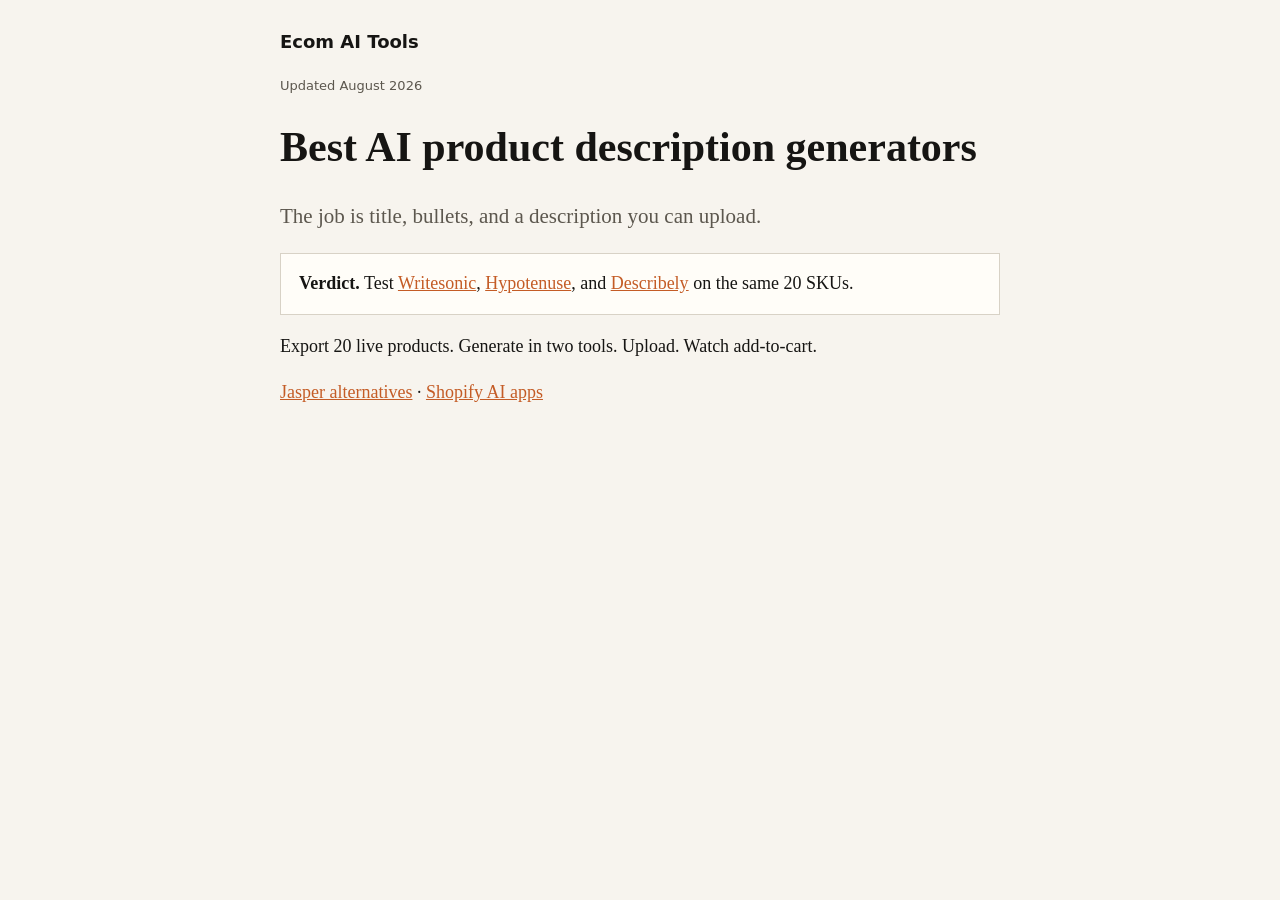
==== best-ai-product-description-generators/index.html @ a4ecf948 "Publish ecommerce AI tools site to user GitHub Pages" ====
<!doctype html><html lang="en"><head><meta charset="utf-8"><meta name="viewport" content="width=device-width, initial-scale=1"><title>Best AI product description generators (2026)</title><meta name="description" content="AI product description generators for ecommerce catalogs."><link rel="canonical" href="https://apwapi.github.io/best-ai-product-description-generators/"><link rel="stylesheet" href="../css/site.css"></head><body><header><a class="brand" href="../">Ecom AI Tools</a></header><main><p class="meta">Updated August 2026</p><h1>Best AI product description generators</h1><p class="lede">The job is title, bullets, and a description you can upload.</p><div class="card"><strong>Verdict.</strong> Test <a href="https://writesonic.com">Writesonic</a>, <a href="https://www.hypotenuse.ai">Hypotenuse</a>, and <a href="https://describely.ai">Describely</a> on the same 20 SKUs.</div><p>Export 20 live products. Generate in two tools. Upload. Watch add-to-cart.</p><p><a href="../jasper-alternatives/">Jasper alternatives</a> · <a href="../best-shopify-ai-apps/">Shopify AI apps</a></p></main></body></html>
---- css/site.css ----
:root { --bg:#f7f4ee; --ink:#161513; --muted:#5c574e; --line:#d8d2c6; --accent:#c45c26; --card:#fffdf8; }
* { box-sizing:border-box; }
html,body { margin:0; padding:0; background:var(--bg); color:var(--ink); font:18px/1.55 Georgia, serif; }
a { color:var(--accent); }
header,footer,main { max-width:760px; margin:0 auto; padding:0 20px; }
header { padding:28px 20px 8px; display:flex; justify-content:space-between; align-items:baseline; }
header a.brand { color:var(--ink); text-decoration:none; font-weight:700; font-family:system-ui,sans-serif; }
nav a { color:#5c574e; text-decoration:none; margin-left:12px; font:13px system-ui,sans-serif; }
h1 { font-size:42px; line-height:1.15; }
.lede { font-size:21px; color:#5c574e; }
.disclosure,.meta,footer { font:13px/1.4 system-ui,sans-serif; color:#5c574e; }
.card { background:#fffdf8; border:1px solid #d8d2c6; padding:16px 18px; }
table { width:100%; border-collapse:collapse; font:15px/1.4 system-ui,sans-serif; }
th,td { text-align:left; border-bottom:1px solid #d8d2c6; padding:8px 6px; }
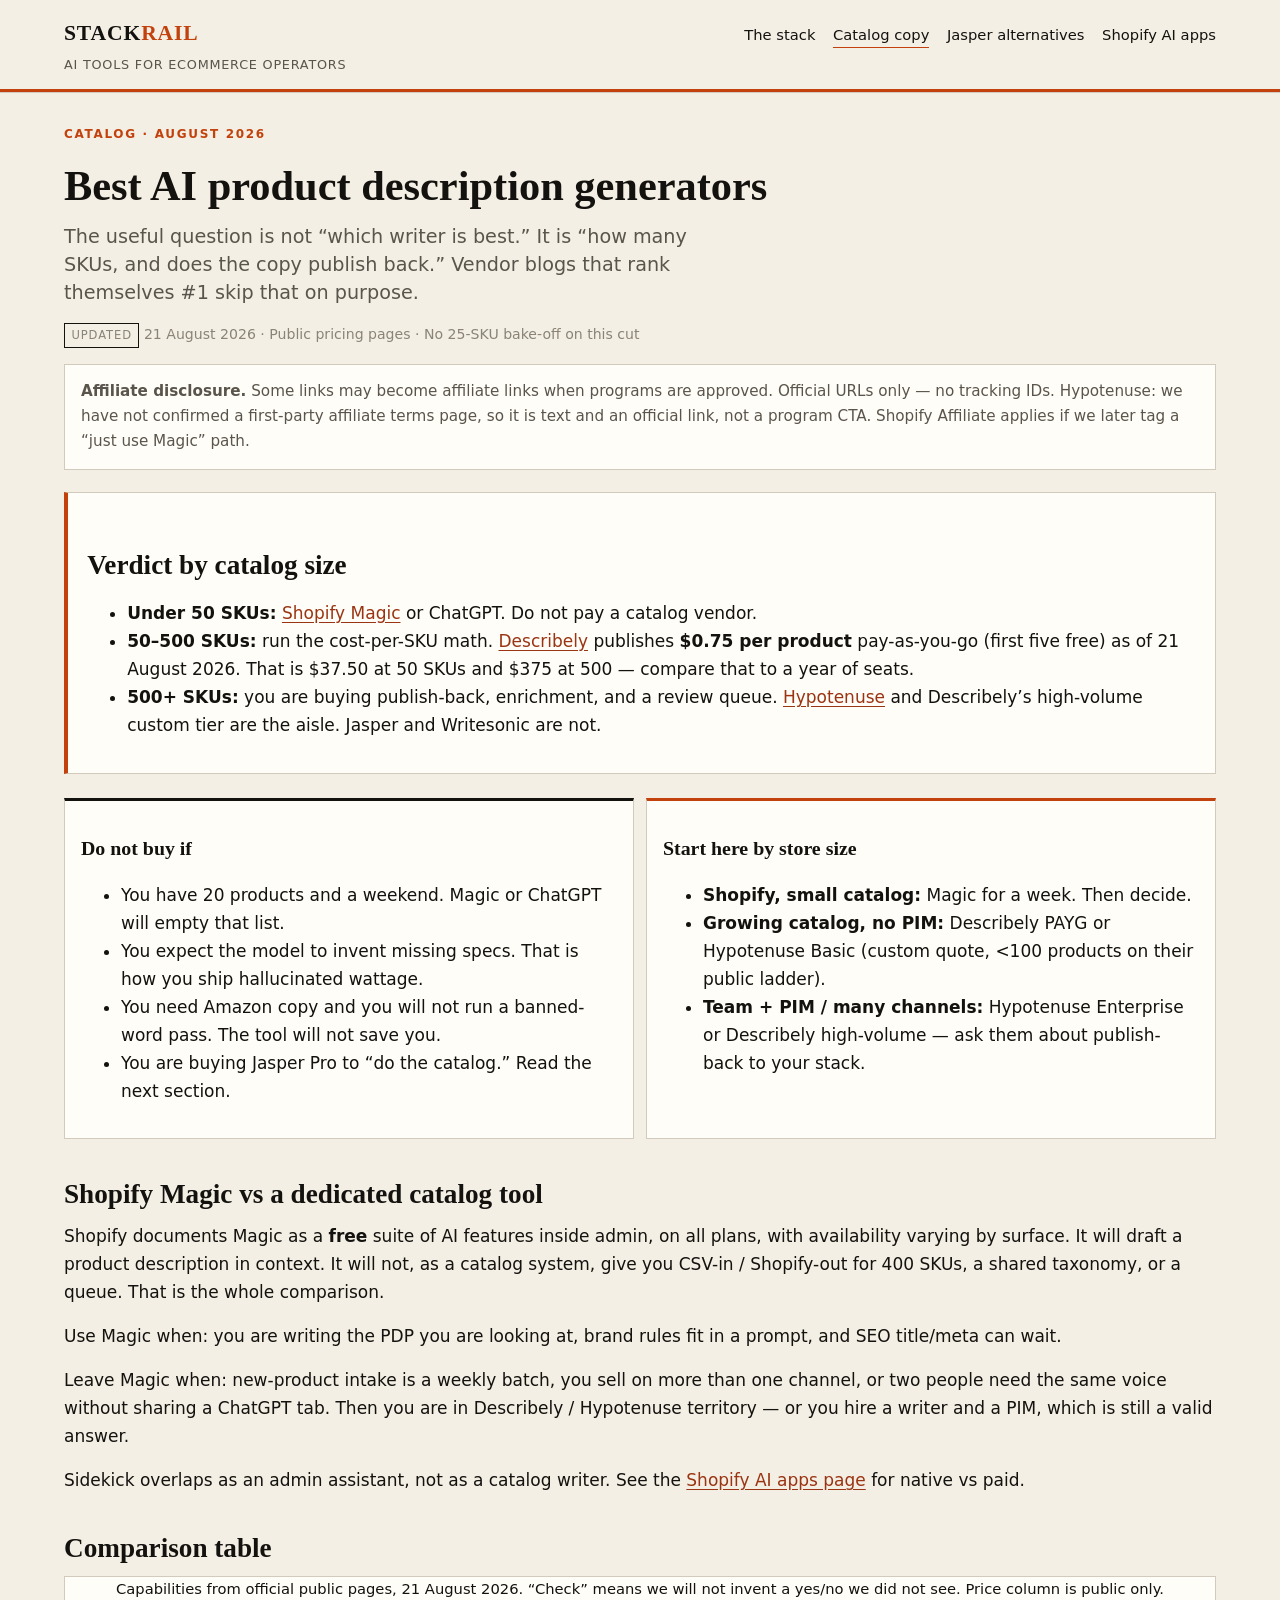
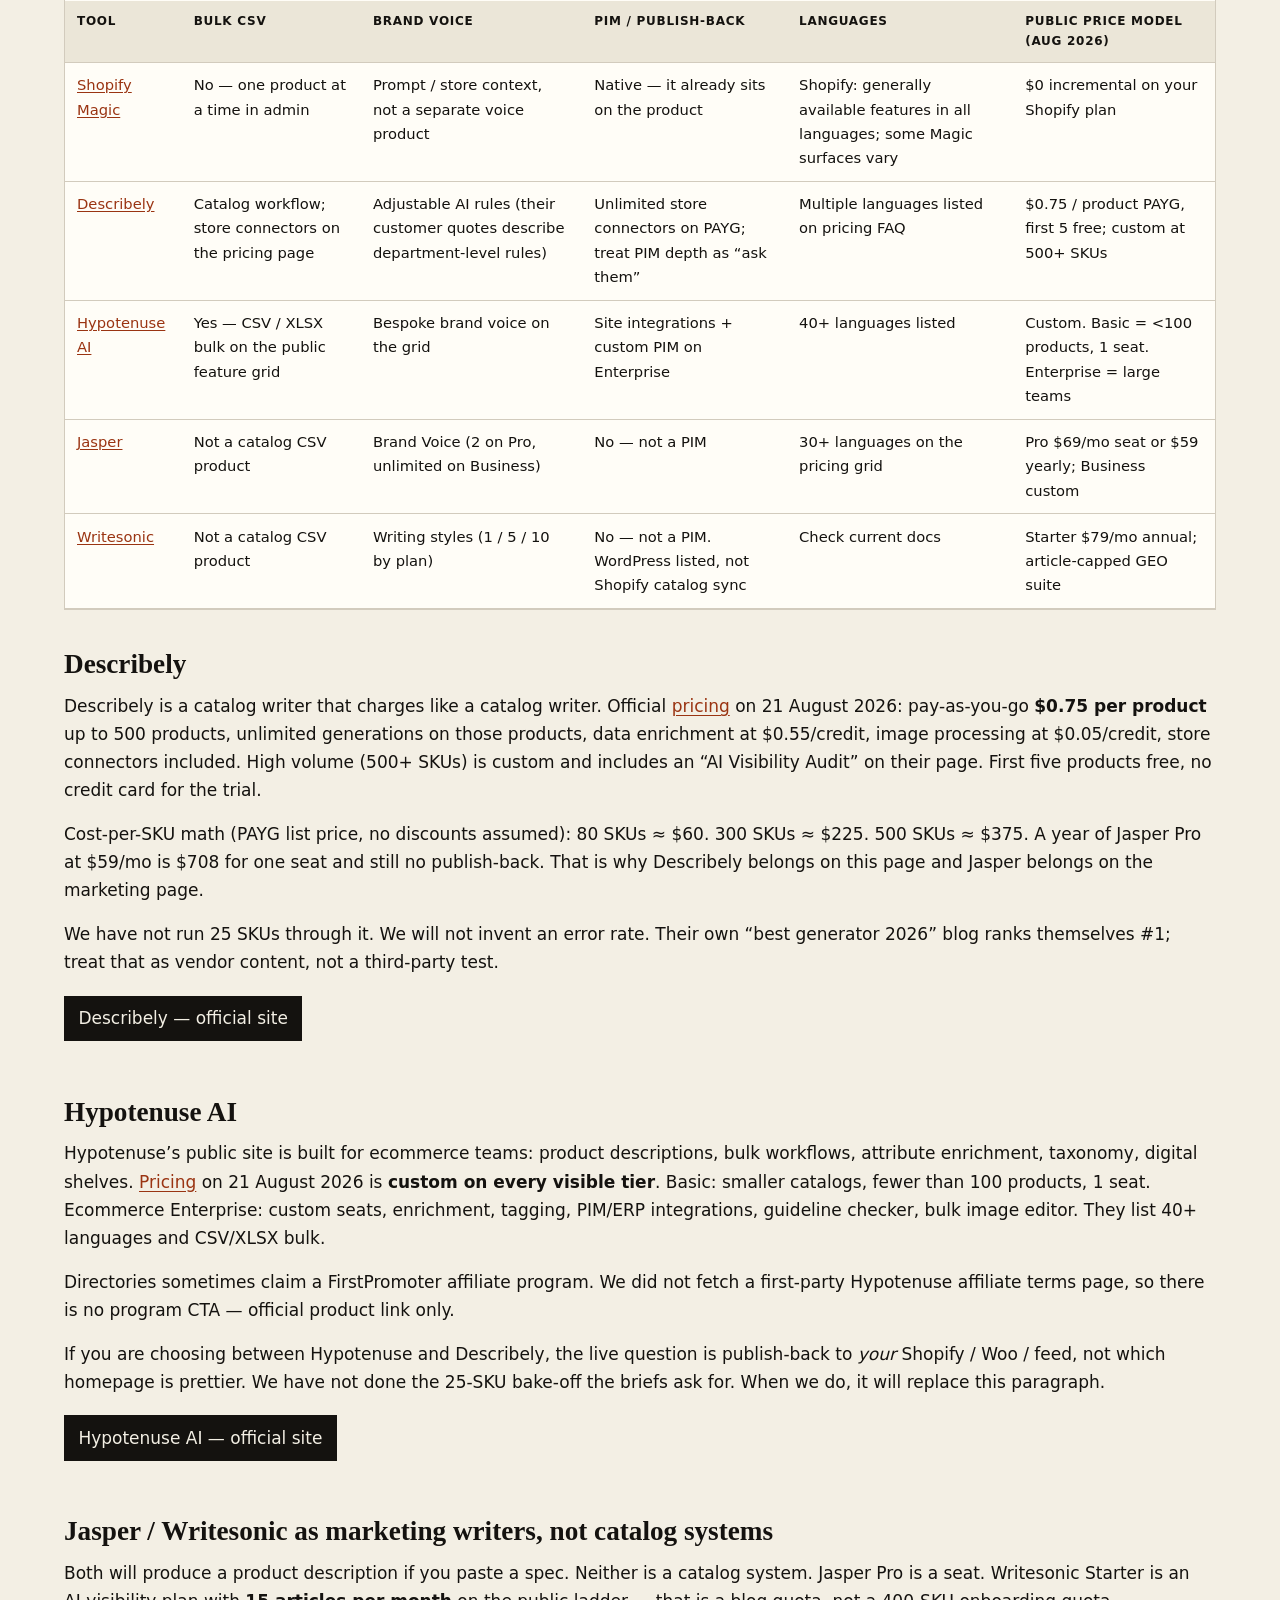
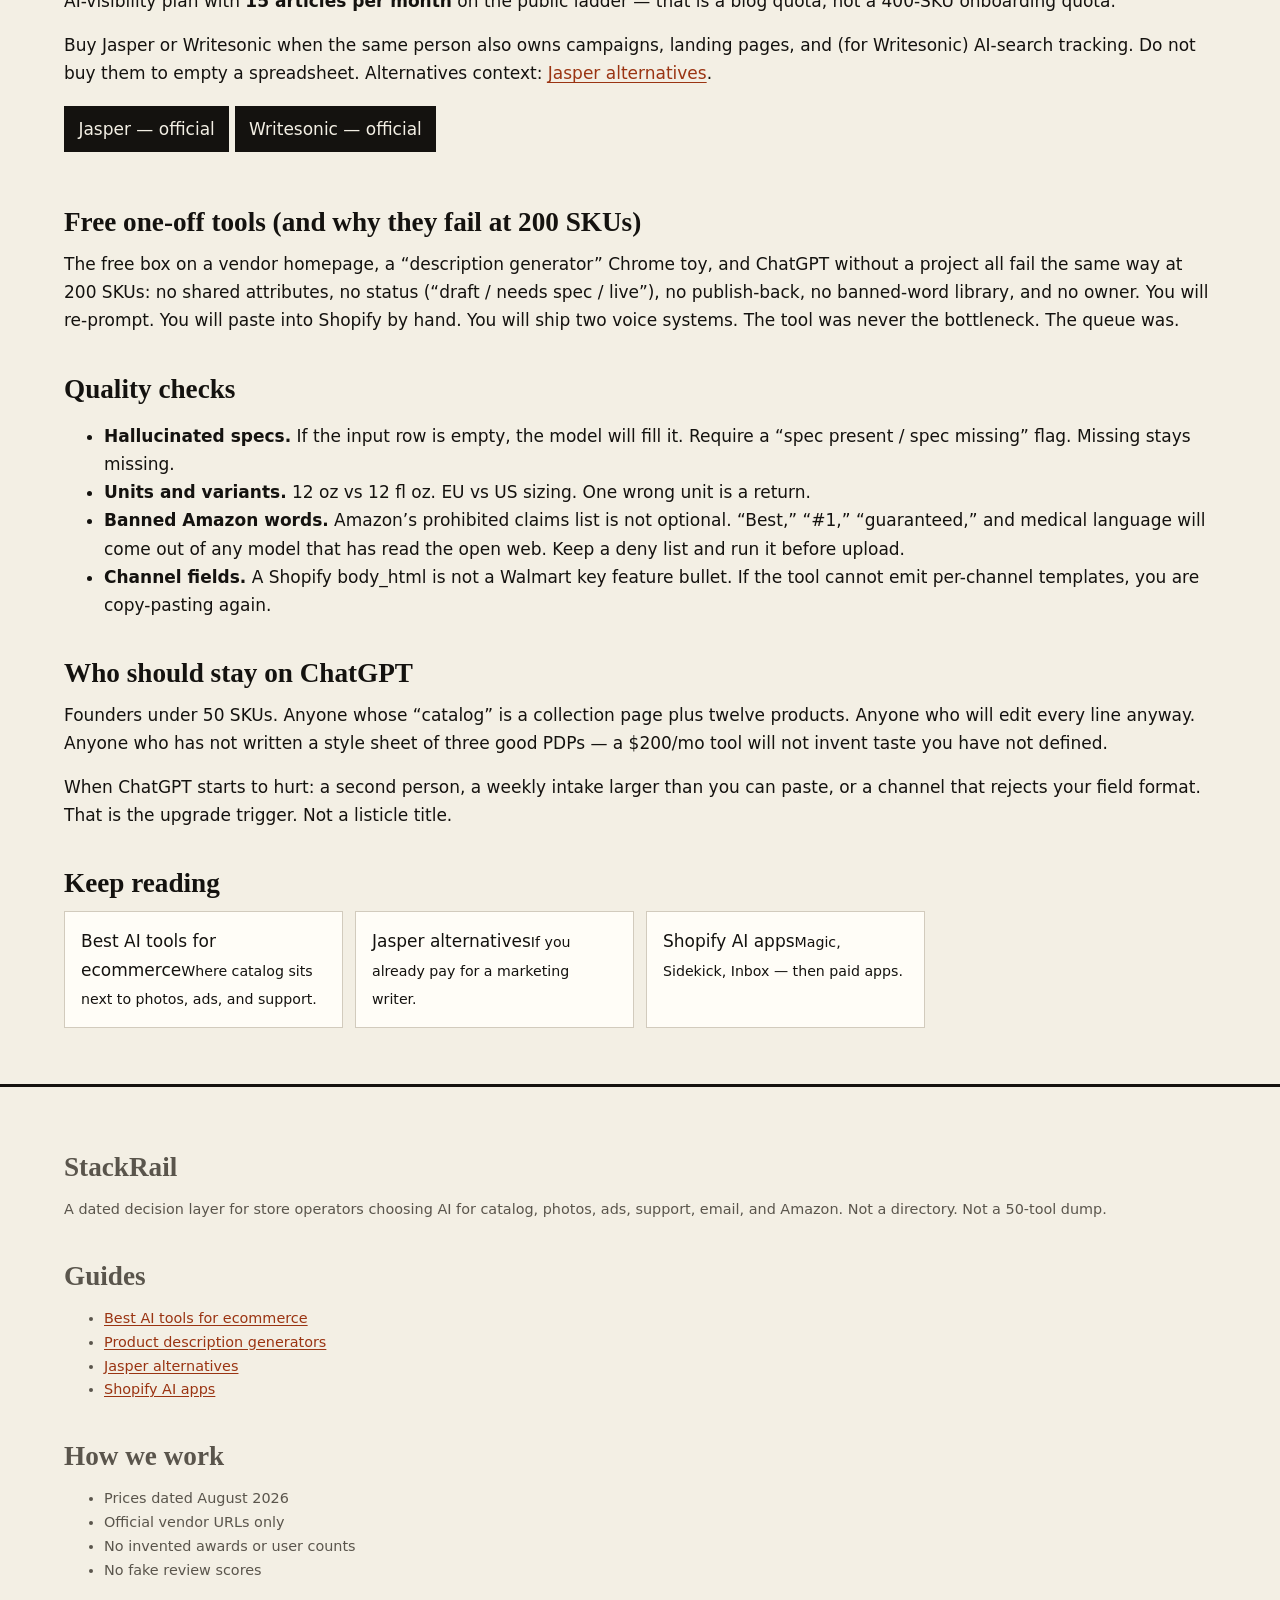
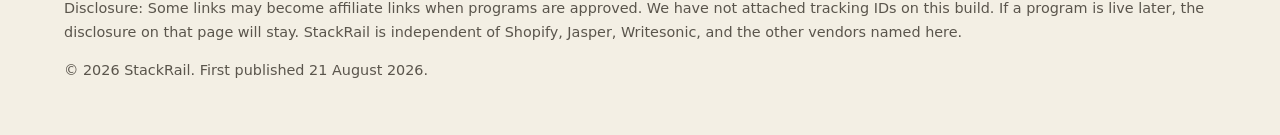
==== commit d947d950: "Publish StackRail HTML pages with dated official prices" ====
--- a/best-ai-product-description-generators/index.html
+++ b/best-ai-product-description-generators/index.html
@@ -1 +1,213 @@
-<!doctype html><html lang="en"><head><meta charset="utf-8"><meta name="viewport" content="width=device-width, initial-scale=1"><title>Best AI product description generators (2026)</title><meta name="description" content="AI product description generators for ecommerce catalogs."><link rel="canonical" href="https://apwapi.github.io/best-ai-product-description-generators/"><link rel="stylesheet" href="../css/site.css"></head><body><header><a class="brand" href="../">Ecom AI Tools</a></header><main><p class="meta">Updated August 2026</p><h1>Best AI product description generators</h1><p class="lede">The job is title, bullets, and a description you can upload.</p><div class="card"><strong>Verdict.</strong> Test <a href="https://writesonic.com">Writesonic</a>, <a href="https://www.hypotenuse.ai">Hypotenuse</a>, and <a href="https://describely.ai">Describely</a> on the same 20 SKUs.</div><p>Export 20 live products. Generate in two tools. Upload. Watch add-to-cart.</p><p><a href="../jasper-alternatives/">Jasper alternatives</a> · <a href="../best-shopify-ai-apps/">Shopify AI apps</a></p></main></body></html>+<!DOCTYPE html>
+<html lang="en">
+<head>
+  <meta charset="utf-8">
+  <meta name="viewport" content="width=device-width, initial-scale=1">
+  <title>Best AI Product Description Generators (August 2026) — StackRail</title>
+  <meta name="description" content="Verdict by catalog size. Shopify Magic vs dedicated catalog tools. Describely, Hypotenuse, Jasper, Writesonic. Dated August 2026. No self-serving #1.">
+  <link rel="canonical" href="https://apwapi.github.io/best-ai-product-description-generators/">
+  <meta name="robots" content="index,follow">
+  <meta name="author" content="StackRail">
+  <meta property="og:title" content="Best AI Product Description Generators (August 2026) — StackRail">
+  <meta property="og:description" content="Verdict by catalog size. Shopify Magic vs dedicated catalog tools. Describely, Hypotenuse, Jasper, Writesonic. Dated August 2026. No self-serving #1.">
+  <meta property="og:type" content="article">
+  <meta name="twitter:card" content="summary">
+  <link rel="icon" href="../favicon.svg" type="image/svg+xml">
+  <link rel="stylesheet" href="../styles.css">
+  
+</head>
+<body>
+<a class="skip" href="#main">Skip to content</a>
+<header class="mast">
+  <div class="wrap mast-inner">
+    <div>
+      <a class="wordmark" href="../">Stack<span>Rail</span></a>
+      <p class="tag">AI tools for ecommerce operators</p>
+    </div>
+    <nav class="site" aria-label="Primary">
+      <a href="../">The stack</a>
+      <a href="../best-ai-product-description-generators/" aria-current="page">Catalog copy</a>
+      <a href="../jasper-alternatives/">Jasper alternatives</a>
+      <a href="../best-shopify-ai-apps/">Shopify AI apps</a>
+    </nav>
+  </div>
+  <div class="rule-accent"></div>
+</header>
+
+<main id="main" class="article">
+  <div class="wrap">
+    <p class="kicker">Catalog · August 2026</p>
+    <h1>Best AI product description generators</h1>
+    <p class="deck">The useful question is not “which writer is best.” It is “how many SKUs, and does the copy publish back.” Vendor blogs that rank themselves #1 skip that on purpose.</p>
+    <p class="meta"><span class="stamp">Updated</span> 21 August 2026 · Public pricing pages · No 25-SKU bake-off on this cut</p>
+
+    <aside class="note" role="note">
+      <strong>Affiliate disclosure.</strong> Some links may become affiliate links when programs are approved. Official URLs only — no tracking IDs. Hypotenuse: we have not confirmed a first-party affiliate terms page, so it is text and an official link, not a program CTA. Shopify Affiliate applies if we later tag a “just use Magic” path.
+    </aside>
+
+    <section class="verdict" aria-labelledby="verdict">
+      <h2 id="verdict">Verdict by catalog size</h2>
+      <ul>
+        <li><strong>Under 50 SKUs:</strong> <a href="https://help.shopify.com/en/manual/shopify-admin/productivity-tools/shopify-magic">Shopify Magic</a> or ChatGPT. Do not pay a catalog vendor.</li>
+        <li><strong>50–500 SKUs:</strong> run the cost-per-SKU math. <a href="https://describely.ai/pricing">Describely</a> publishes <strong>$0.75 per product</strong> pay-as-you-go (first five free) as of 21 August 2026. That is $37.50 at 50 SKUs and $375 at 500 — compare that to a year of seats.</li>
+        <li><strong>500+ SKUs:</strong> you are buying publish-back, enrichment, and a review queue. <a href="https://www.hypotenuse.ai/pricing">Hypotenuse</a> and Describely’s high-volume custom tier are the aisle. Jasper and Writesonic are not.</li>
+      </ul>
+    </section>
+
+    <div class="dont">
+      <div class="box bad">
+        <h3>Do not buy if</h3>
+        <ul>
+          <li>You have 20 products and a weekend. Magic or ChatGPT will empty that list.</li>
+          <li>You expect the model to invent missing specs. That is how you ship hallucinated wattage.</li>
+          <li>You need Amazon copy and you will not run a banned-word pass. The tool will not save you.</li>
+          <li>You are buying Jasper Pro to “do the catalog.” Read the next section.</li>
+        </ul>
+      </div>
+      <div class="box good">
+        <h3>Start here by store size</h3>
+        <ul>
+          <li><strong>Shopify, small catalog:</strong> Magic for a week. Then decide.</li>
+          <li><strong>Growing catalog, no PIM:</strong> Describely PAYG or Hypotenuse Basic (custom quote, &lt;100 products on their public ladder).</li>
+          <li><strong>Team + PIM / many channels:</strong> Hypotenuse Enterprise or Describely high-volume — ask them about publish-back to your stack.</li>
+        </ul>
+      </div>
+    </div>
+
+    <h2 id="magic">Shopify Magic vs a dedicated catalog tool</h2>
+    <p>Shopify documents Magic as a <strong>free</strong> suite of AI features inside admin, on all plans, with availability varying by surface. It will draft a product description in context. It will not, as a catalog system, give you CSV-in / Shopify-out for 400 SKUs, a shared taxonomy, or a queue. That is the whole comparison.</p>
+    <p>Use Magic when: you are writing the PDP you are looking at, brand rules fit in a prompt, and SEO title/meta can wait.</p>
+    <p>Leave Magic when: new-product intake is a weekly batch, you sell on more than one channel, or two people need the same voice without sharing a ChatGPT tab. Then you are in Describely / Hypotenuse territory — or you hire a writer and a PIM, which is still a valid answer.</p>
+    <p>Sidekick overlaps as an admin assistant, not as a catalog writer. See the <a href="../best-shopify-ai-apps/">Shopify AI apps page</a> for native vs paid.</p>
+
+    <h2 id="table">Comparison table</h2>
+    <div class="table-wrap">
+      <table>
+        <caption>Capabilities from official public pages, 21 August 2026. “Check” means we will not invent a yes/no we did not see. Price column is public only.</caption>
+        <thead>
+          <tr>
+            <th>Tool</th>
+            <th>Bulk CSV</th>
+            <th>Brand voice</th>
+            <th>PIM / publish-back</th>
+            <th>Languages</th>
+            <th>Public price model (Aug 2026)</th>
+          </tr>
+        </thead>
+        <tbody>
+          <tr>
+            <td><a href="https://help.shopify.com/en/manual/shopify-admin/productivity-tools/shopify-magic">Shopify Magic</a></td>
+            <td>No — one product at a time in admin</td>
+            <td>Prompt / store context, not a separate voice product</td>
+            <td>Native — it already sits on the product</td>
+            <td>Shopify: generally available features in all languages; some Magic surfaces vary</td>
+            <td>$0 incremental on your Shopify plan</td>
+          </tr>
+          <tr>
+            <td><a href="https://describely.ai/">Describely</a></td>
+            <td>Catalog workflow; store connectors on the pricing page</td>
+            <td>Adjustable AI rules (their customer quotes describe department-level rules)</td>
+            <td>Unlimited store connectors on PAYG; treat PIM depth as “ask them”</td>
+            <td>Multiple languages listed on pricing FAQ</td>
+            <td>$0.75 / product PAYG, first 5 free; custom at 500+ SKUs</td>
+          </tr>
+          <tr>
+            <td><a href="https://www.hypotenuse.ai/">Hypotenuse AI</a></td>
+            <td>Yes — CSV / XLSX bulk on the public feature grid</td>
+            <td>Bespoke brand voice on the grid</td>
+            <td>Site integrations + custom PIM on Enterprise</td>
+            <td>40+ languages listed</td>
+            <td>Custom. Basic = &lt;100 products, 1 seat. Enterprise = large teams</td>
+          </tr>
+          <tr>
+            <td><a href="https://www.jasper.ai/">Jasper</a></td>
+            <td>Not a catalog CSV product</td>
+            <td>Brand Voice (2 on Pro, unlimited on Business)</td>
+            <td>No — not a PIM</td>
+            <td>30+ languages on the pricing grid</td>
+            <td>Pro $69/mo seat or $59 yearly; Business custom</td>
+          </tr>
+          <tr>
+            <td><a href="https://writesonic.com/">Writesonic</a></td>
+            <td>Not a catalog CSV product</td>
+            <td>Writing styles (1 / 5 / 10 by plan)</td>
+            <td>No — not a PIM. WordPress listed, not Shopify catalog sync</td>
+            <td>Check current docs</td>
+            <td>Starter $79/mo annual; article-capped GEO suite</td>
+          </tr>
+        </tbody>
+      </table>
+    </div>
+
+    <h2 id="describely">Describely</h2>
+    <p>Describely is a catalog writer that charges like a catalog writer. Official <a href="https://describely.ai/pricing">pricing</a> on 21 August 2026: pay-as-you-go <strong>$0.75 per product</strong> up to 500 products, unlimited generations on those products, data enrichment at $0.55/credit, image processing at $0.05/credit, store connectors included. High volume (500+ SKUs) is custom and includes an “AI Visibility Audit” on their page. First five products free, no credit card for the trial.</p>
+    <p>Cost-per-SKU math (PAYG list price, no discounts assumed): 80 SKUs ≈ $60. 300 SKUs ≈ $225. 500 SKUs ≈ $375. A year of Jasper Pro at $59/mo is $708 for one seat and still no publish-back. That is why Describely belongs on this page and Jasper belongs on the marketing page.</p>
+    <p>We have not run 25 SKUs through it. We will not invent an error rate. Their own “best generator 2026” blog ranks themselves #1; treat that as vendor content, not a third-party test.</p>
+    <p><a class="cta" href="https://describely.ai/">Describely — official site</a></p>
+
+    <h2 id="hypotenuse">Hypotenuse AI</h2>
+    <p>Hypotenuse’s public site is built for ecommerce teams: product descriptions, bulk workflows, attribute enrichment, taxonomy, digital shelves. <a href="https://www.hypotenuse.ai/pricing">Pricing</a> on 21 August 2026 is <strong>custom on every visible tier</strong>. Basic: smaller catalogs, fewer than 100 products, 1 seat. Ecommerce Enterprise: custom seats, enrichment, tagging, PIM/ERP integrations, guideline checker, bulk image editor. They list 40+ languages and CSV/XLSX bulk.</p>
+    <p>Directories sometimes claim a FirstPromoter affiliate program. We did not fetch a first-party Hypotenuse affiliate terms page, so there is no program CTA — official product link only.</p>
+    <p>If you are choosing between Hypotenuse and Describely, the live question is publish-back to <em>your</em> Shopify / Woo / feed, not which homepage is prettier. We have not done the 25-SKU bake-off the briefs ask for. When we do, it will replace this paragraph.</p>
+    <p><a class="cta ghost" href="https://www.hypotenuse.ai/">Hypotenuse AI — official site</a></p>
+
+    <h2 id="marketing-writers">Jasper / Writesonic as marketing writers, not catalog systems</h2>
+    <p>Both will produce a product description if you paste a spec. Neither is a catalog system. Jasper Pro is a seat. Writesonic Starter is an AI-visibility plan with <strong>15 articles per month</strong> on the public ladder — that is a blog quota, not a 400-SKU onboarding quota.</p>
+    <p>Buy Jasper or Writesonic when the same person also owns campaigns, landing pages, and (for Writesonic) AI-search tracking. Do not buy them to empty a spreadsheet. Alternatives context: <a href="../jasper-alternatives/">Jasper alternatives</a>.</p>
+    <p><a class="cta" href="https://www.jasper.ai/">Jasper — official</a> <a class="cta ghost" href="https://writesonic.com/">Writesonic — official</a></p>
+
+    <h2 id="free">Free one-off tools (and why they fail at 200 SKUs)</h2>
+    <p>The free box on a vendor homepage, a “description generator” Chrome toy, and ChatGPT without a project all fail the same way at 200 SKUs: no shared attributes, no status (“draft / needs spec / live”), no publish-back, no banned-word library, and no owner. You will re-prompt. You will paste into Shopify by hand. You will ship two voice systems. The tool was never the bottleneck. The queue was.</p>
+
+    <h2 id="quality">Quality checks</h2>
+    <ul>
+      <li><strong>Hallucinated specs.</strong> If the input row is empty, the model will fill it. Require a “spec present / spec missing” flag. Missing stays missing.</li>
+      <li><strong>Units and variants.</strong> 12 oz vs 12 fl oz. EU vs US sizing. One wrong unit is a return.</li>
+      <li><strong>Banned Amazon words.</strong> Amazon’s prohibited claims list is not optional. “Best,” “#1,” “guaranteed,” and medical language will come out of any model that has read the open web. Keep a deny list and run it before upload.</li>
+      <li><strong>Channel fields.</strong> A Shopify body_html is not a Walmart key feature bullet. If the tool cannot emit per-channel templates, you are copy-pasting again.</li>
+    </ul>
+
+    <h2 id="stay-chatgpt">Who should stay on ChatGPT</h2>
+    <p>Founders under 50 SKUs. Anyone whose “catalog” is a collection page plus twelve products. Anyone who will edit every line anyway. Anyone who has not written a style sheet of three good PDPs — a $200/mo tool will not invent taste you have not defined.</p>
+    <p>When ChatGPT starts to hurt: a second person, a weekly intake larger than you can paste, or a channel that rejects your field format. That is the upgrade trigger. Not a listicle title.</p>
+
+    <h2>Keep reading</h2>
+    <div class="related">
+      <a href="../">Best AI tools for ecommerce<small>Where catalog sits next to photos, ads, and support.</small></a>
+      <a href="../jasper-alternatives/">Jasper alternatives<small>If you already pay for a marketing writer.</small></a>
+      <a href="../best-shopify-ai-apps/">Shopify AI apps<small>Magic, Sidekick, Inbox — then paid apps.</small></a>
+    </div>
+  </div>
+</main>
+<footer class="site">
+  <div class="wrap cols">
+    <div>
+      <h2>StackRail</h2>
+      <p>A dated decision layer for store operators choosing AI for catalog, photos, ads, support, email, and Amazon. Not a directory. Not a 50-tool dump.</p>
+    </div>
+    <div>
+      <h2>Guides</h2>
+      <ul>
+        <li><a href="../">Best AI tools for ecommerce</a></li>
+        <li><a href="../best-ai-product-description-generators/">Product description generators</a></li>
+        <li><a href="../jasper-alternatives/">Jasper alternatives</a></li>
+        <li><a href="../best-shopify-ai-apps/">Shopify AI apps</a></li>
+      </ul>
+    </div>
+    <div>
+      <h2>How we work</h2>
+      <ul>
+        <li>Prices dated August 2026</li>
+        <li>Official vendor URLs only</li>
+        <li>No invented awards or user counts</li>
+        <li>No fake review scores</li>
+      </ul>
+    </div>
+  </div>
+  <div class="wrap legal">
+    <p>Disclosure: Some links may become affiliate links when programs are approved. We have not attached tracking IDs on this build. If a program is live later, the disclosure on that page will stay. StackRail is independent of Shopify, Jasper, Writesonic, and the other vendors named here.</p>
+    <p>© 2026 StackRail. First published 21 August 2026.</p>
+  </div>
+</footer>
+</body>
+</html>
--- a/styles.css
+++ b/styles.css
@@ -0,0 +1,64 @@
+/* StackRail — editorial */
+:root {
+  --paper: #f3efe4;
+  --ink: #14120f;
+  --muted: #5a554c;
+  --faint: #8a8376;
+  --rule: #d2cbbd;
+  --card: #fffdf7;
+  --accent: #c2410c;
+  --accent-ink: #9a3412;
+  --max: 72rem;
+  --measure: 42rem;
+}
+*, *::before, *::after { box-sizing: border-box; }
+html { scroll-behavior: smooth; }
+body {
+  margin: 0;
+  background: var(--paper);
+  color: var(--ink);
+  font-family: "Segoe UI", system-ui, Helvetica, Arial, sans-serif;
+  font-size: 1.0625rem;
+  line-height: 1.65;
+}
+a { color: var(--accent-ink); text-underline-offset: 0.15em; }
+a:hover { color: var(--accent); }
+.wrap { width: min(var(--max), calc(100% - 2rem)); margin-inline: auto; }
+.mast { border-bottom: 1px solid var(--rule); }
+.mast-inner { display: flex; align-items: baseline; justify-content: space-between; gap: 1rem; padding: 1rem 0 0.85rem; flex-wrap: wrap; }
+.wordmark { font-family: Georgia, Palatino, serif; font-weight: 700; font-size: 1.35rem; letter-spacing: 0.04em; text-transform: uppercase; color: var(--ink); text-decoration: none; }
+.wordmark span { color: var(--accent); }
+.tag { color: var(--muted); font-size: 0.8rem; letter-spacing: 0.06em; text-transform: uppercase; margin: 0.15rem 0 0; }
+nav.site { display: flex; flex-wrap: wrap; gap: 0.35rem 1.1rem; font-size: 0.92rem; }
+nav.site a { color: var(--ink); text-decoration: none; border-bottom: 1px solid transparent; }
+nav.site a:hover, nav.site a[aria-current="page"] { border-bottom-color: var(--accent); }
+.rule-accent { height: 3px; background: var(--accent); }
+.kicker { font-size: 0.75rem; letter-spacing: 0.14em; text-transform: uppercase; color: var(--accent); font-weight: 650; margin: 0 0 0.6rem; }
+h1, h2, h3 { font-family: Georgia, Palatino, serif; line-height: 1.2; font-weight: 650; }
+h1 { font-size: clamp(1.85rem, 4vw, 2.65rem); margin: 0 0 0.75rem; }
+h2 { font-size: clamp(1.35rem, 2.4vw, 1.7rem); margin: 2.4rem 0 0.7rem; }
+.deck { font-size: 1.2rem; line-height: 1.45; color: var(--muted); margin: 0 0 1rem; max-width: 40rem; }
+.meta { color: var(--faint); font-size: 0.88rem; margin: 0 0 1.4rem; }
+.article { padding: 2rem 0 3.5rem; }
+.article p { margin: 0 0 1rem; }
+.verdict { background: var(--card); border: 1px solid var(--rule); border-left: 4px solid var(--accent); padding: 1.1rem 1.2rem; margin: 0 0 1.5rem; }
+.note { background: var(--card); border: 1px solid var(--rule); padding: 0.9rem 1rem; margin: 0 0 1.4rem; font-size: 0.95rem; color: var(--muted); }
+.jobs { display: grid; grid-template-columns: repeat(auto-fill, minmax(15.5rem, 1fr)); gap: 0.75rem; margin: 1rem 0 1.6rem; }
+.job { display: block; background: var(--card); border: 1px solid var(--rule); padding: 0.95rem 1rem; text-decoration: none; color: inherit; }
+.job b { display: block; font-family: Georgia, serif; margin-bottom: 0.3rem; }
+.job span { color: var(--muted); font-size: 0.92rem; }
+.table-wrap { overflow-x: auto; margin: 0.6rem 0 1.4rem; border: 1px solid var(--rule); background: var(--card); }
+table { width: 100%; border-collapse: collapse; font-size: 0.92rem; }
+th, td { text-align: left; vertical-align: top; padding: 0.65rem 0.75rem; border-bottom: 1px solid var(--rule); }
+th { background: #ebe6d8; font-size: 0.75rem; letter-spacing: 0.06em; text-transform: uppercase; }
+.dont { display: grid; grid-template-columns: 1fr 1fr; gap: 0.75rem; margin: 1rem 0 1.5rem; }
+@media (max-width: 720px) { .dont { grid-template-columns: 1fr; } }
+.box { background: var(--card); border: 1px solid var(--rule); padding: 1rem; }
+.box.bad { border-top: 3px solid var(--ink); }
+.box.good { border-top: 3px solid var(--accent); }
+.cta { display: inline-block; margin: 0.2rem 0 1rem; padding: 0.55rem 0.9rem; background: var(--ink); color: var(--paper); text-decoration: none; }
+.related { display: grid; grid-template-columns: repeat(auto-fill, minmax(16rem, 1fr)); gap: 0.75rem; }
+.related a { display: block; background: var(--card); border: 1px solid var(--rule); padding: 0.95rem 1rem; text-decoration: none; color: var(--ink); }
+footer.site { border-top: 3px solid var(--ink); padding: 1.6rem 0 2.4rem; color: var(--muted); font-size: 0.9rem; }
+.stamp { display: inline-block; border: 1px solid var(--ink); padding: 0.1rem 0.4rem; font-size: 0.72rem; letter-spacing: 0.08em; text-transform: uppercase; }
+.skip { position: absolute; left: 0.75rem; top: -3rem; }
